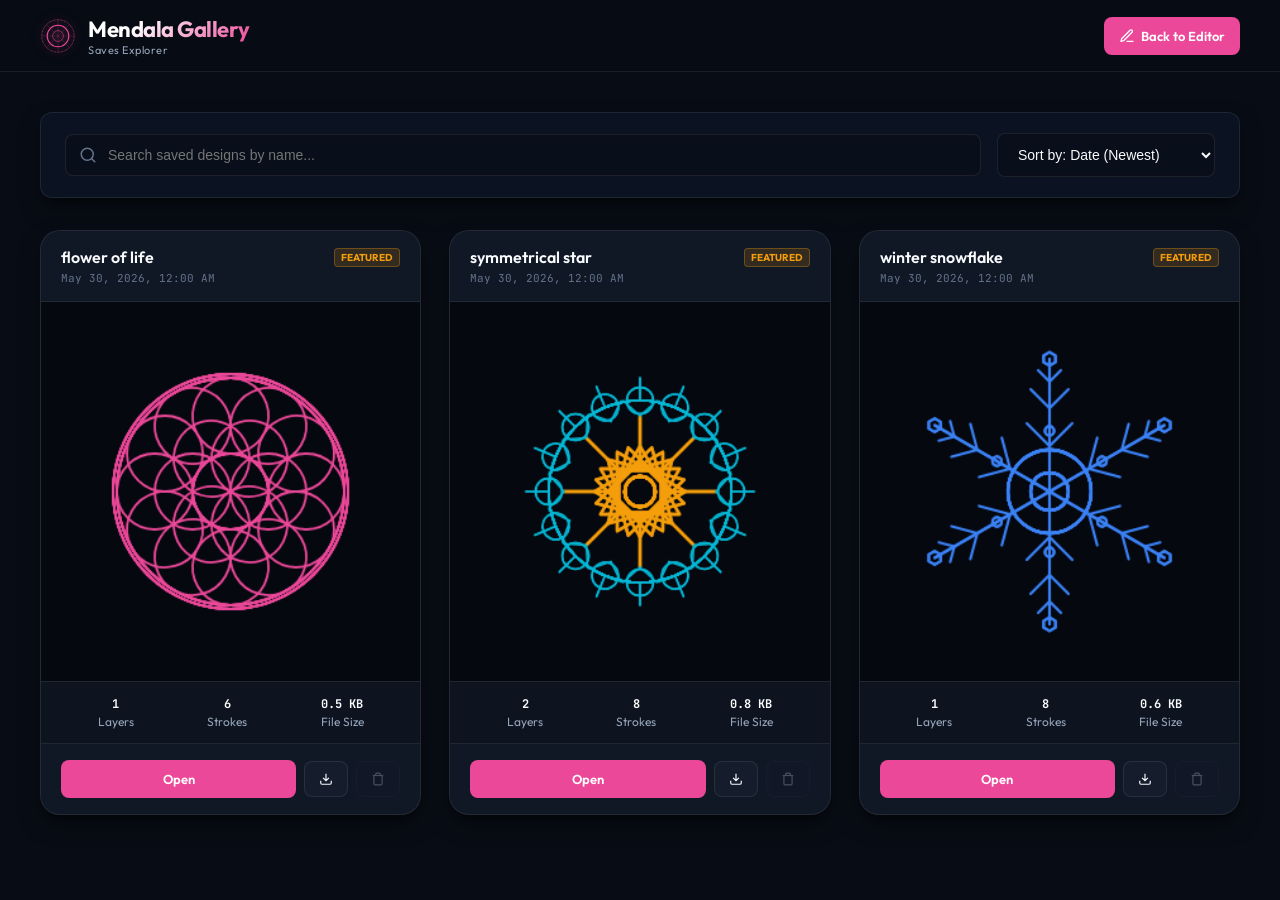
==== gallery.html @ 575747c8 "Deploy serverless Mendala app ready for GitHub Pages hosting" ====
<!DOCTYPE html>
<html lang="en">
<head>
  <meta charset="UTF-8">
  <meta name="viewport" content="width=device-width, initial-scale=1.0">
  <title>Mendala Gallery — Saved Designs</title>
  
  <!-- Font Integration -->
  <link rel="preconnect" href="https://fonts.googleapis.com">
  <link rel="preconnect" href="https://fonts.gstatic.com" crossorigin>
  <link href="https://fonts.googleapis.com/css2?family=Outfit:wght@300;400;500;600;700;800&family=JetBrains+Mono:wght@400;700&display=swap" rel="stylesheet">
  
  <style>
    :root {
      --bg-deep: #080c14;
      --bg-panel: rgba(15, 23, 42, 0.65);
      --bg-card: rgba(30, 41, 59, 0.45);
      --bg-active: rgba(255, 255, 255, 0.08);
      
      --border-color: rgba(255, 255, 255, 0.08);
      --border-glow: rgba(236, 72, 153, 0.2);
      
      --color-primary: #ec4899;
      --color-primary-hover: #f472b6;
      --color-secondary: #3b82f6;
      --color-accent: #06b6d4;
      --color-danger: #ef4444;
      --color-danger-hover: #f87171;
      
      --text-main: #f8fafc;
      --text-muted: #94a3b8;
      --text-dim: #64748b;
      
      --font-sans: 'Outfit', -apple-system, BlinkMacSystemFont, sans-serif;
      --font-mono: 'JetBrains Mono', monospace;
      
      --shadow-lg: 0 10px 25px -5px rgba(0, 0, 0, 0.5), 0 8px 10px -6px rgba(0, 0, 0, 0.5);
      --shadow-glow: 0 0 15px rgba(236, 72, 153, 0.25);
      
      --border-radius-sm: 8px;
      --border-radius-md: 12px;
      --border-radius-lg: 20px;
      
      --transition-fast: 0.15s ease;
      --transition-normal: 0.25s cubic-bezier(0.4, 0, 0.2, 1);
    }

    * {
      box-sizing: border-box;
      margin: 0;
      padding: 0;
    }

    body {
      font-family: var(--font-sans);
      background-color: var(--bg-deep);
      color: var(--text-main);
      min-height: 100vh;
      display: flex;
      flex-direction: column;
      overflow-x: hidden;
    }

    /* Header */
    .app-header {
      height: 72px;
      background-color: rgba(8, 12, 20, 0.85);
      backdrop-filter: blur(12px);
      border-bottom: 1px solid var(--border-color);
      display: flex;
      align-items: center;
      justify-content: space-between;
      padding: 0 40px;
      position: sticky;
      top: 0;
      z-index: 10;
    }

    .logo-area {
      display: flex;
      align-items: center;
      gap: 12px;
    }

    .logo-icon {
      color: var(--color-primary);
      filter: drop-shadow(0 0 6px rgba(236, 72, 153, 0.5));
      animation: logo-spin 60s linear infinite;
    }

    @keyframes logo-spin {
      from { transform: rotate(0deg); }
      to { transform: rotate(360deg); }
    }

    .logo-text h1 {
      font-size: 22px;
      font-weight: 700;
      letter-spacing: -0.5px;
      background: linear-gradient(135deg, #fff 30%, var(--color-primary) 100%);
      -webkit-background-clip: text;
      -webkit-text-fill-color: transparent;
    }

    .logo-text span {
      font-size: 11px;
      color: var(--text-muted);
      font-weight: 400;
      display: block;
      letter-spacing: 0.5px;
    }

    /* Main Container */
    .gallery-container {
      flex: 1;
      max-width: 1400px;
      width: 100%;
      margin: 0 auto;
      padding: 40px;
      display: flex;
      flex-direction: column;
      gap: 32px;
    }

    /* Filters Bar */
    .filter-bar {
      background-color: var(--bg-panel);
      backdrop-filter: blur(16px);
      border: 1px solid var(--border-color);
      border-radius: var(--border-radius-md);
      padding: 20px 24px;
      display: flex;
      flex-wrap: wrap;
      gap: 16px;
      align-items: center;
      justify-content: space-between;
      box-shadow: var(--shadow-lg);
    }

    .search-input-wrapper {
      position: relative;
      flex: 1;
      min-width: 280px;
    }

    .search-input {
      width: 100%;
      background-color: rgba(8, 12, 20, 0.5);
      border: 1px solid var(--border-color);
      border-radius: var(--border-radius-sm);
      color: var(--text-main);
      padding: 12px 16px 12px 42px;
      font-size: 14px;
      outline: none;
      transition: all var(--transition-fast);
    }

    .search-input:focus {
      border-color: var(--color-primary);
      box-shadow: 0 0 10px rgba(236, 72, 153, 0.15);
    }

    .search-icon {
      position: absolute;
      left: 14px;
      top: 50%;
      transform: translateY(-50%);
      color: var(--text-dim);
      pointer-events: none;
    }

    .filter-controls {
      display: flex;
      gap: 12px;
      flex-wrap: wrap;
    }

    .filter-select {
      background-color: rgba(8, 12, 20, 0.5);
      border: 1px solid var(--border-color);
      color: var(--text-main);
      padding: 12px 16px;
      border-radius: var(--border-radius-sm);
      outline: none;
      cursor: pointer;
      font-size: 14px;
      transition: border-color var(--transition-fast);
    }

    .filter-select:focus {
      border-color: var(--color-primary);
    }

    /* Grid Layout */
    .designs-grid {
      display: grid;
      grid-template-columns: repeat(auto-fill, minmax(300px, 1fr));
      gap: 28px;
    }

    /* Card Design */
    .design-card {
      background-color: var(--bg-card);
      border: 1px solid var(--border-color);
      border-radius: var(--border-radius-lg);
      overflow: hidden;
      display: flex;
      flex-direction: column;
      transition: all var(--transition-normal);
      box-shadow: var(--shadow-lg);
      position: relative;
    }

    .design-card:hover {
      transform: translateY(-6px);
      border-color: var(--color-primary);
      box-shadow: 0 12px 30px rgba(0, 0, 0, 0.6), 0 0 20px rgba(236, 72, 153, 0.15);
    }

    .card-header {
      padding: 16px 20px;
      display: flex;
      flex-direction: column;
      gap: 4px;
      border-bottom: 1px solid var(--border-color);
      background-color: rgba(15, 23, 42, 0.2);
    }

    .design-title {
      font-size: 16px;
      font-weight: 600;
      color: var(--text-main);
      white-space: nowrap;
      overflow: hidden;
      text-overflow: ellipsis;
    }

    .design-date {
      font-size: 11px;
      color: var(--text-dim);
      font-family: var(--font-mono);
    }

    .thumbnail-container {
      background-color: #04060b;
      aspect-ratio: 1;
      display: flex;
      align-items: center;
      justify-content: center;
      position: relative;
      cursor: pointer;
      overflow: hidden;
    }

    .thumbnail-canvas {
      width: 100%;
      height: 100%;
      display: block;
      transition: transform var(--transition-normal);
    }

    .design-card:hover .thumbnail-canvas {
      transform: scale(1.04);
    }

    .card-info {
      padding: 14px 20px;
      display: flex;
      justify-content: space-around;
      background-color: rgba(8, 12, 20, 0.3);
      border-top: 1px solid var(--border-color);
      border-bottom: 1px solid var(--border-color);
      font-size: 12px;
      color: var(--text-muted);
    }

    .info-item {
      display: flex;
      flex-direction: column;
      align-items: center;
      gap: 2px;
    }

    .info-val {
      font-family: var(--font-mono);
      font-weight: 700;
      color: var(--text-main);
    }

    .card-footer {
      padding: 16px 20px;
      display: grid;
      grid-template-columns: 1fr auto auto;
      gap: 8px;
      align-items: center;
      background-color: rgba(15, 23, 42, 0.2);
    }

    /* Buttons */
    .btn {
      font-family: var(--font-sans);
      font-size: 13px;
      font-weight: 600;
      padding: 10px 14px;
      border-radius: var(--border-radius-sm);
      border: 1px solid transparent;
      cursor: pointer;
      display: inline-flex;
      align-items: center;
      justify-content: center;
      gap: 6px;
      transition: all var(--transition-fast);
      text-decoration: none;
    }

    .btn-primary {
      background-color: var(--color-primary);
      color: #fff;
    }

    .btn-primary:hover {
      background-color: var(--color-primary-hover);
      box-shadow: var(--shadow-glow);
    }

    .btn-secondary {
      background-color: var(--bg-card);
      border-color: var(--border-color);
      color: var(--text-main);
    }

    .btn-secondary:hover {
      background-color: var(--bg-active);
      border-color: rgba(255, 255, 255, 0.2);
      color: #fff;
    }

    .btn-danger {
      background-color: rgba(239, 68, 68, 0.1);
      border-color: rgba(239, 68, 68, 0.2);
      color: var(--color-danger);
      padding: 10px;
    }

    .btn-danger:hover {
      background-color: var(--color-danger);
      color: #fff;
    }

    /* Empty State */
    .empty-state {
      background-color: var(--bg-panel);
      backdrop-filter: blur(16px);
      border: 1px solid var(--border-color);
      border-radius: var(--border-radius-lg);
      padding: 80px 40px;
      text-align: center;
      max-width: 600px;
      margin: 60px auto;
      display: flex;
      flex-direction: column;
      align-items: center;
      gap: 20px;
      box-shadow: var(--shadow-lg);
    }

    .empty-icon {
      color: var(--text-dim);
      filter: drop-shadow(0 0 10px rgba(255, 255, 255, 0.05));
    }

    .empty-state h3 {
      font-size: 24px;
      font-weight: 700;
    }

    .empty-state p {
      color: var(--text-muted);
      font-size: 15px;
      line-height: 1.6;
      max-width: 440px;
    }

    /* Loading Spinner */
    .loader-container {
      display: flex;
      flex-direction: column;
      align-items: center;
      justify-content: center;
      padding: 120px 0;
      gap: 16px;
      color: var(--text-muted);
    }

    .spinner {
      width: 48px;
      height: 48px;
      border: 4px solid var(--border-color);
      border-top-color: var(--color-primary);
      border-radius: 50%;
      animation: spin 1s linear infinite;
    }

    @keyframes spin {
      to { transform: rotate(360deg); }
    }
  </style>
</head>
<body>
  <!-- Header -->
  <header class="app-header">
    <div class="logo-area">
      <svg class="logo-icon" viewBox="0 0 100 100" width="36" height="36">
        <circle cx="50" cy="50" r="45" fill="none" stroke="currentColor" stroke-width="2" stroke-dasharray="2, 2" />
        <circle cx="50" cy="50" r="30" fill="none" stroke="currentColor" stroke-width="3" />
        <circle cx="50" cy="50" r="15" fill="none" stroke="currentColor" stroke-width="1.5" />
        <path d="M 50,5 L 50,95 M 5,50 L 95,50 M 18.2,18.2 L 81.8,81.8 M 18.2,81.8 L 81.8,18.2" stroke="currentColor" stroke-width="1" opacity="0.5" />
      </svg>
      <div class="logo-text">
        <h1>Mendala Gallery</h1>
        <span>Saves Explorer</span>
      </div>
    </div>

    <div>
      <a href="index.html" class="btn btn-primary">
        <svg viewBox="0 0 24 24" width="16" height="16" fill="none" stroke="currentColor" stroke-width="2" stroke-linecap="round" stroke-linejoin="round">
          <path d="M12 20h9M16.5 3.5a2.121 2.121 0 0 1 3 3L7 19l-4 1 1-4L16.5 3.5z"></path>
        </svg>
        Back to Editor
      </a>
    </div>
  </header>

  <!-- Main Grid Area -->
  <main class="gallery-container">
    
    <!-- Filter Bar -->
    <section class="filter-bar">
      <div class="search-input-wrapper">
        <svg class="search-icon" viewBox="0 0 24 24" width="18" height="18" fill="none" stroke="currentColor" stroke-width="2" stroke-linecap="round" stroke-linejoin="round">
          <circle cx="11" cy="11" r="8"></circle>
          <line x1="21" y1="21" x2="16.65" y2="16.65"></line>
        </svg>
        <input type="text" id="search-input" class="search-input" placeholder="Search saved designs by name...">
      </div>

      <div class="filter-controls">
        <select id="sort-select" class="filter-select">
          <option value="newest">Sort by: Date (Newest)</option>
          <option value="oldest">Sort by: Date (Oldest)</option>
          <option value="complexity-desc">Sort by: Complexity (High)</option>
          <option value="complexity-asc">Sort by: Complexity (Low)</option>
        </select>
      </div>
    </section>

    <!-- Grid / Status Content -->
    <section id="content-area">
      <div class="loader-container" id="loading-spinner">
        <div class="spinner"></div>
        <span>Scanning for saved designs...</span>
      </div>
      
      <div class="designs-grid" id="designs-grid" style="display: none;"></div>
      
      <div class="empty-state" id="empty-state" style="display: none;">
        <svg class="empty-icon" viewBox="0 0 24 24" width="64" height="64" fill="none" stroke="currentColor" stroke-width="1.5" stroke-linecap="round" stroke-linejoin="round">
          <rect x="3" y="3" width="18" height="18" rx="2" ry="2"></rect>
          <circle cx="9" cy="9" r="2"></circle>
          <path d="M21 15l-3.086-3.086a2 2 0 00-2.828 0L6 21"></path>
        </svg>
        <h3>No saved designs found</h3>
        <p>We searched your Mendala workspace but couldn't find any saved project JSON files. Start creating beautiful symmetrical designs and click "Save" in the editor!</p>
        <a href="index.html" class="btn btn-primary" style="margin-top: 8px;">Create New Design</a>
      </div>
    </section>
  </main>

  <script type="module">
    import { presets } from './presets.js';

    let allDesigns = [];

    // Helper to escape HTML characters and prevent DOM XSS vulnerabilities
    function escapeHTML(str) {
      if (!str) return '';
      return str.replace(/[&<>"']/g, m => {
        const map = { '&': '&amp;', '<': '&lt;', '>': '&gt;', '"': '&quot;', "'": '&#039;' };
        return map[m];
      });
    }

    document.addEventListener('DOMContentLoaded', () => {
      loadDesigns();
      
      // Hook up filtering/sorting
      document.getElementById('search-input').addEventListener('input', applyFilters);
      document.getElementById('sort-select').addEventListener('change', applyFilters);
    });

    function getBadgeDetails(location) {
      switch (location) {
        case 'preset':
          return { text: 'Featured', bg: 'rgba(245, 158, 11, 0.15)', color: '#f59e0b', border: 'rgba(245, 158, 11, 0.3)' };
        case 'browser':
          return { text: 'Browser Save', bg: 'rgba(16, 185, 129, 0.15)', color: 'var(--color-success)', border: 'rgba(16, 185, 129, 0.3)' };
        case 'workspace':
          return { text: 'Workspace File', bg: 'rgba(236, 72, 153, 0.15)', color: 'var(--color-primary)', border: 'rgba(236, 72, 153, 0.3)' };
        case 'downloads':
          return { text: 'Downloads Folder', bg: 'rgba(6, 182, 214, 0.15)', color: 'var(--color-accent)', border: 'rgba(6, 182, 214, 0.3)' };
        default:
          return { text: location, bg: 'rgba(255, 255, 255, 0.1)', color: '#fff', border: 'rgba(255, 255, 255, 0.2)' };
      }
    }

    function loadDesigns() {
      showLoading(true);
      
      // Get browser localStorage saves
      let browserSaves = [];
      try {
        browserSaves = JSON.parse(localStorage.getItem('mendala_saves') || '[]');
      } catch (e) {
        console.error("Error reading localStorage saves:", e);
      }
      
      // Get default presets as read-only gallery items
      const presetDesigns = Object.keys(presets).map(key => {
        const p = presets[key];
        const strokeCount = p.layers.reduce((acc, l) => acc + l.strokes.length, 0);
        return {
          filename: `${key}.json`,
          projectName: p.projectName,
          layerCount: p.layers.length,
          strokeCount: strokeCount,
          sizeBytes: JSON.stringify(p).length,
          modifiedTime: new Date(2026, 4, 30).toISOString(),
          location: 'preset',
          loadUrl: `preset:${key}`,
          data: p
        };
      });

      fetch('/api/designs')
        .then(res => {
          if (!res.ok) throw new Error('API server down');
          return res.json();
        })
        .then(serverData => {
          allDesigns = [...serverData, ...browserSaves, ...presetDesigns];
          applyFilters();
        })
        .catch(err => {
          console.warn('Backend server down/offline. Loading browser saves and presets only.', err);
          allDesigns = [...browserSaves, ...presetDesigns];
          applyFilters();
        });
    }

    function showLoading(visible) {
      document.getElementById('loading-spinner').style.display = visible ? 'flex' : 'none';
      if (visible) {
        document.getElementById('designs-grid').style.display = 'none';
        document.getElementById('empty-state').style.display = 'none';
      }
    }

    function applyFilters() {
      showLoading(false);
      
      const query = document.getElementById('search-input').value.toLowerCase().trim();
      const sortVal = document.getElementById('sort-select').value;
      
      // Filter
      let filtered = allDesigns.filter(design => {
        return design.projectName.toLowerCase().includes(query) || 
               design.filename.toLowerCase().includes(query);
      });

      // Sort
      if (sortVal === 'newest') {
        filtered.sort((a, b) => new Date(b.modifiedTime) - new Date(a.modifiedTime));
      } else if (sortVal === 'oldest') {
        filtered.sort((a, b) => new Date(a.modifiedTime) - new Date(b.modifiedTime));
      } else if (sortVal === 'complexity-desc') {
        filtered.sort((a, b) => b.strokeCount - a.strokeCount);
      } else if (sortVal === 'complexity-asc') {
        filtered.sort((a, b) => a.strokeCount - b.strokeCount);
      }

      renderGrid(filtered);
    }

    function renderGrid(designs) {
      const grid = document.getElementById('designs-grid');
      const empty = document.getElementById('empty-state');
      
      grid.innerHTML = '';
      
      if (designs.length === 0) {
        grid.style.display = 'none';
        empty.style.display = 'flex';
        return;
      }

      grid.style.display = 'grid';
      empty.style.display = 'none';

      designs.forEach(design => {
        const card = document.createElement('div');
        card.className = 'design-card';
        
        const dateStr = new Date(design.modifiedTime).toLocaleString(undefined, {
          dateStyle: 'medium',
          timeStyle: 'short'
        });
        
        const kbSize = (design.sizeBytes / 1024).toFixed(1);
        const badge = getBadgeDetails(design.location);

        const deleteButton = design.location === 'preset' ? 
          `<button class="btn btn-secondary" disabled style="opacity: 0.25; cursor: not-allowed;" title="Cannot delete featured templates">
             <svg viewBox="0 0 24 24" width="14" height="14" fill="none" stroke="currentColor" stroke-width="2">
               <polyline points="3 6 5 6 21 6"></polyline>
               <path d="M19 6v14a2 2 0 0 1-2 2H7a2 2 0 0 1-2-2V6m3 0V4a2 2 0 0 1 2-2h4a2 2 0 0 1 2 2v2"></path>
             </svg>
           </button>` :
          `<button class="btn btn-danger" onclick="deleteDesign('${design.location}', '${encodeURIComponent(design.filename)}')">
             <svg viewBox="0 0 24 24" width="14" height="14" fill="none" stroke="currentColor" stroke-width="2">
               <polyline points="3 6 5 6 21 6"></polyline>
               <path d="M19 6v14a2 2 0 0 1-2 2H7a2 2 0 0 1-2-2V6m3 0V4a2 2 0 0 1 2-2h4a2 2 0 0 1 2 2v2"></path>
               <line x1="10" y1="11" x2="10" y2="17"></line>
               <line x1="14" y1="11" x2="14" y2="17"></line>
             </svg>
           </button>`;

        card.innerHTML = `
          <div class="card-header">
            <div style="display: flex; justify-content: space-between; align-items: center; gap: 8px;">
              <div class="design-title" title="${escapeHTML(design.projectName)}" style="flex: 1;">${escapeHTML(design.projectName.replace(/_/g, ' '))}</div>
              <span style="font-size: 10px; font-weight: 700; text-transform: uppercase; padding: 2px 6px; border-radius: 4px; background-color: ${badge.bg}; color: ${badge.color}; border: 1px solid ${badge.border};">
                ${badge.text}
              </span>
            </div>
            <div class="design-date">${dateStr}</div>
          </div>
          <div class="thumbnail-container" onclick="location.href='index.html?load=${encodeURIComponent(design.loadUrl)}'">
            <canvas class="thumbnail-canvas" id="canvas-${design.location}_${design.filename.replace(/[^a-zA-Z0-9]/g, '_')}" width="300" height="300"></canvas>
          </div>
          <div class="card-info">
            <div class="info-item">
              <span class="info-val">${design.layerCount}</span>
              <span>Layers</span>
            </div>
            <div class="info-item">
              <span class="info-val">${design.strokeCount}</span>
              <span>Strokes</span>
            </div>
            <div class="info-item">
              <span class="info-val">${kbSize} KB</span>
              <span>File Size</span>
            </div>
          </div>
          <div class="card-footer">
            <a href="index.html?load=${encodeURIComponent(design.loadUrl)}" class="btn btn-primary" style="flex: 1;">Open</a>
            <button class="btn btn-secondary" onclick="downloadJSON('${design.location}', '${encodeURIComponent(design.filename)}')">
              <svg viewBox="0 0 24 24" width="14" height="14" fill="none" stroke="currentColor" stroke-width="2">
                <path d="M21 15v4a2 2 0 0 1-2 2H5a2 2 0 0 1-2-2v-4M7 10l5 5 5-5M12 15V3"/>
              </svg>
            </button>
            ${deleteButton}
          </div>
        `;
        
        grid.appendChild(card);
        
        // Draw preview thumbnail
        const canvasId = `canvas-${design.location}_${design.filename.replace(/[^a-zA-Z0-9]/g, '_')}`;
        setTimeout(() => drawThumbnail(canvasId, design.data), 10);
      });
    }

    function drawThumbnail(canvasId, designData) {
      const canvas = document.getElementById(canvasId);
      if (!canvas) return;
      const ctx = canvas.getContext('2d');
      const W = canvas.width;
      const H = canvas.height;
      
      // Dark canvas background
      ctx.fillStyle = '#05080f';
      ctx.fillRect(0, 0, W, H);
      
      if (!designData || !Array.isArray(designData.layers)) return;
      
      ctx.save();
      ctx.translate(W / 2, H / 2); // Center origin
      
      const scale = W / 1000;
      
      designData.layers.forEach(layer => {
        if (layer.visible === false || !Array.isArray(layer.strokes)) return;
        
        const S = layer.symmetry || 12;
        const mirror = layer.mirror !== undefined ? layer.mirror : true;
        const brushSize = Math.max(1, (layer.brushSize || 0.5) * 10 * scale);
        
        ctx.strokeStyle = layer.brushColor || '#ec4899';
        ctx.fillStyle = layer.brushColor || '#ec4899';
        ctx.lineWidth = brushSize;
        ctx.lineCap = 'round';
        ctx.lineJoin = 'round';
        
        layer.strokes.forEach(stroke => {
          for (let i = 0; i < S; i++) {
            const angle = (i * Math.PI * 2) / S;
            
            ctx.save();
            ctx.rotate(angle);
            drawStrokePath(ctx, stroke, scale);
            ctx.restore();
            
            if (mirror && S > 1) {
              ctx.save();
              ctx.rotate(angle);
              ctx.scale(1, -1);
              drawStrokePath(ctx, stroke, scale);
              ctx.restore();
            }
          }
        });
      });
      
      ctx.restore();
    }

    function drawStrokePath(ctx, stroke, scale) {
      ctx.beginPath();
      
      if (stroke.type === 'freehand') {
        if (!stroke.points || stroke.points.length === 0) return;
        if (stroke.points.length === 1) {
          const pt = stroke.points[0];
          ctx.arc(pt.x * scale, pt.y * scale, ctx.lineWidth / 2, 0, Math.PI * 2);
          ctx.fill();
        } else {
          ctx.moveTo(stroke.points[0].x * scale, stroke.points[0].y * scale);
          for (let i = 1; i < stroke.points.length; i++) {
            ctx.lineTo(stroke.points[i].x * scale, stroke.points[i].y * scale);
          }
          ctx.stroke();
        }
      } else if (stroke.type === 'line') {
        ctx.moveTo(stroke.x1 * scale, stroke.y1 * scale);
        ctx.lineTo(stroke.x2 * scale, stroke.y2 * scale);
        ctx.stroke();
      } else if (stroke.type === 'circle') {
        ctx.arc(stroke.cx * scale, stroke.cy * scale, stroke.r * scale, 0, Math.PI * 2);
        ctx.stroke();
      } else if (stroke.type === 'polygon') {
        const sides = stroke.sides || 5;
        const r = stroke.r * scale;
        const cx = stroke.cx * scale;
        const cy = stroke.cy * scale;
        const angle = stroke.angle || 0;
        
        for (let j = 0; j <= sides; j++) {
          const polyAngle = angle + (j * Math.PI * 2) / sides;
          const px = cx + Math.cos(polyAngle) * r;
          const py = cy + Math.sin(polyAngle) * r;
          if (j === 0) {
            ctx.moveTo(px, py);
          } else {
            ctx.lineTo(px, py);
          }
        }
        ctx.stroke();
      }
    }

    function downloadJSON(location, filename) {
      const decoded = decodeURIComponent(filename);
      const design = allDesigns.find(d => d.filename === decoded && d.location === location);
      if (!design) return;
      
      const json = JSON.stringify(design.data, null, 2);
      const blob = new Blob([json], { type: 'application/json' });
      const url = URL.createObjectURL(blob);
      const a = document.createElement('a');
      a.href = url;
      a.download = decoded;
      document.body.appendChild(a);
      a.click();
      document.body.removeChild(a);
      URL.revokeObjectURL(url);
    }

    function deleteDesign(location, filename) {
      const decoded = decodeURIComponent(filename);
      if (location === 'preset') return;
      
      if (confirm(`Are you sure you want to permanently delete "${decoded.replace('local_', '').replace('.json', '')}" from your ${location === 'browser' ? 'browser gallery' : location + ' folder'}?`)) {
        if (location === 'browser') {
          try {
            let saves = JSON.parse(localStorage.getItem('mendala_saves') || '[]');
            saves = saves.filter(s => s.filename !== decoded);
            localStorage.setItem('mendala_saves', JSON.stringify(saves));
            
            allDesigns = allDesigns.filter(d => !(d.filename === decoded && d.location === 'browser'));
            applyFilters();
          } catch (e) {
            alert('Failed to delete local save: ' + e.message);
          }
        } else {
          fetch(`/api/designs/${location}/${filename}`, {
            method: 'DELETE'
          })
          .then(res => res.json())
          .then(result => {
            if (result.success) {
              allDesigns = allDesigns.filter(d => !(d.filename === decoded && d.location === location));
              applyFilters();
            } else {
              alert('Failed to delete file: ' + (result.error || 'Unknown error'));
            }
          })
          .catch(err => {
            console.error('Error deleting file:', err);
            alert('Error communicating with server');
          });
        }
      }
    }

    // Expose functions to global scope for inline onclick template handlers
    window.downloadJSON = downloadJSON;
    window.deleteDesign = deleteDesign;
  </script>
</body>
</html>
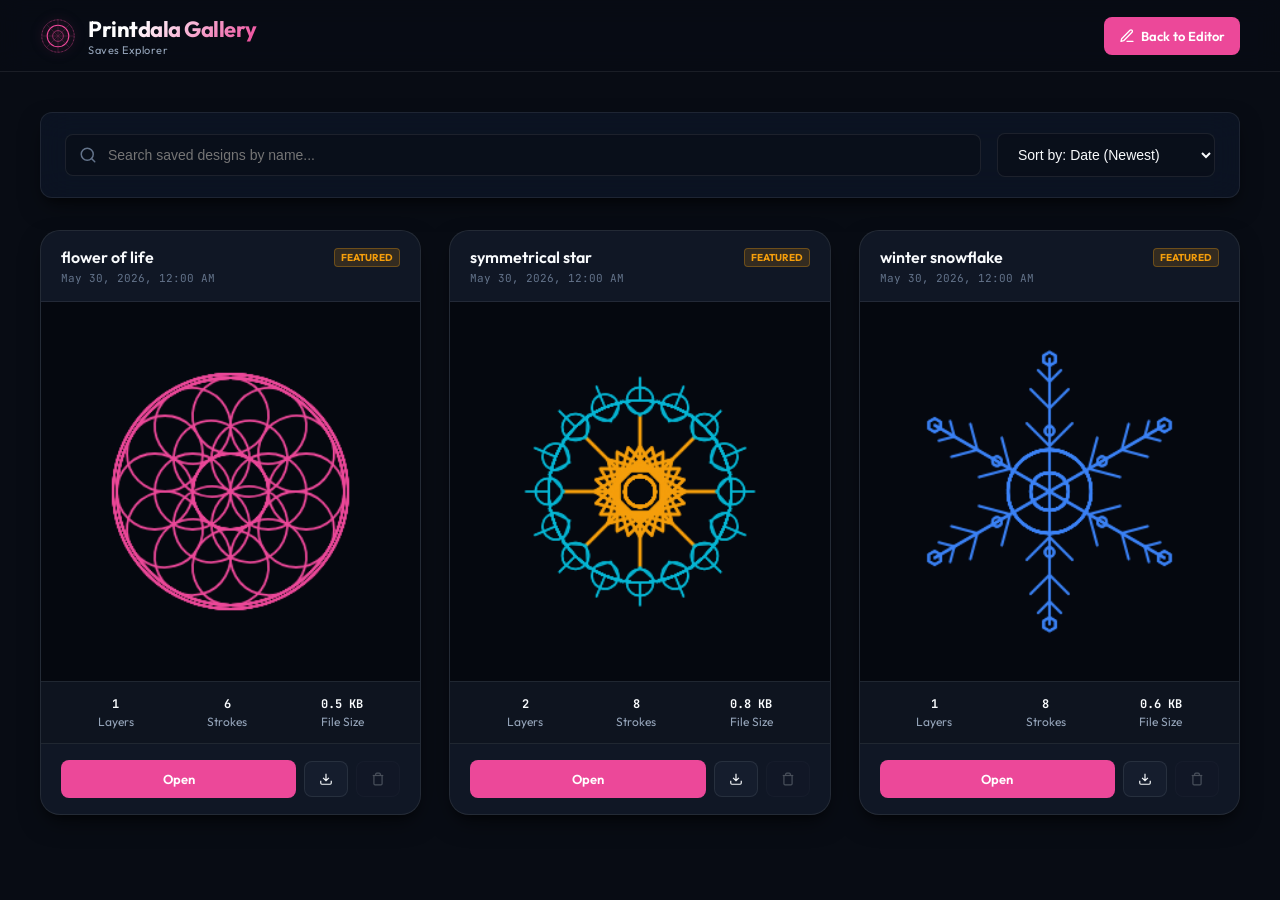
==== commit e25fe8c1: "Rename project branding from Mendala to Printdala" ====
--- a/gallery.html
+++ b/gallery.html
@@ -3,7 +3,7 @@
 <head>
   <meta charset="UTF-8">
   <meta name="viewport" content="width=device-width, initial-scale=1.0">
-  <title>Mendala Gallery — Saved Designs</title>
+  <title>Printdala Gallery — Saved Designs</title>
   
   <!-- Font Integration -->
   <link rel="preconnect" href="https://fonts.googleapis.com">
@@ -417,7 +417,7 @@
         <path d="M 50,5 L 50,95 M 5,50 L 95,50 M 18.2,18.2 L 81.8,81.8 M 18.2,81.8 L 81.8,18.2" stroke="currentColor" stroke-width="1" opacity="0.5" />
       </svg>
       <div class="logo-text">
-        <h1>Mendala Gallery</h1>
+        <h1>Printdala Gallery</h1>
         <span>Saves Explorer</span>
       </div>
     </div>
@@ -471,7 +471,7 @@
           <path d="M21 15l-3.086-3.086a2 2 0 00-2.828 0L6 21"></path>
         </svg>
         <h3>No saved designs found</h3>
-        <p>We searched your Mendala workspace but couldn't find any saved project JSON files. Start creating beautiful symmetrical designs and click "Save" in the editor!</p>
+        <p>We searched your Printdala workspace but couldn't find any saved project JSON files. Start creating beautiful symmetrical designs and click "Save" in the editor!</p>
         <a href="index.html" class="btn btn-primary" style="margin-top: 8px;">Create New Design</a>
       </div>
     </section>
